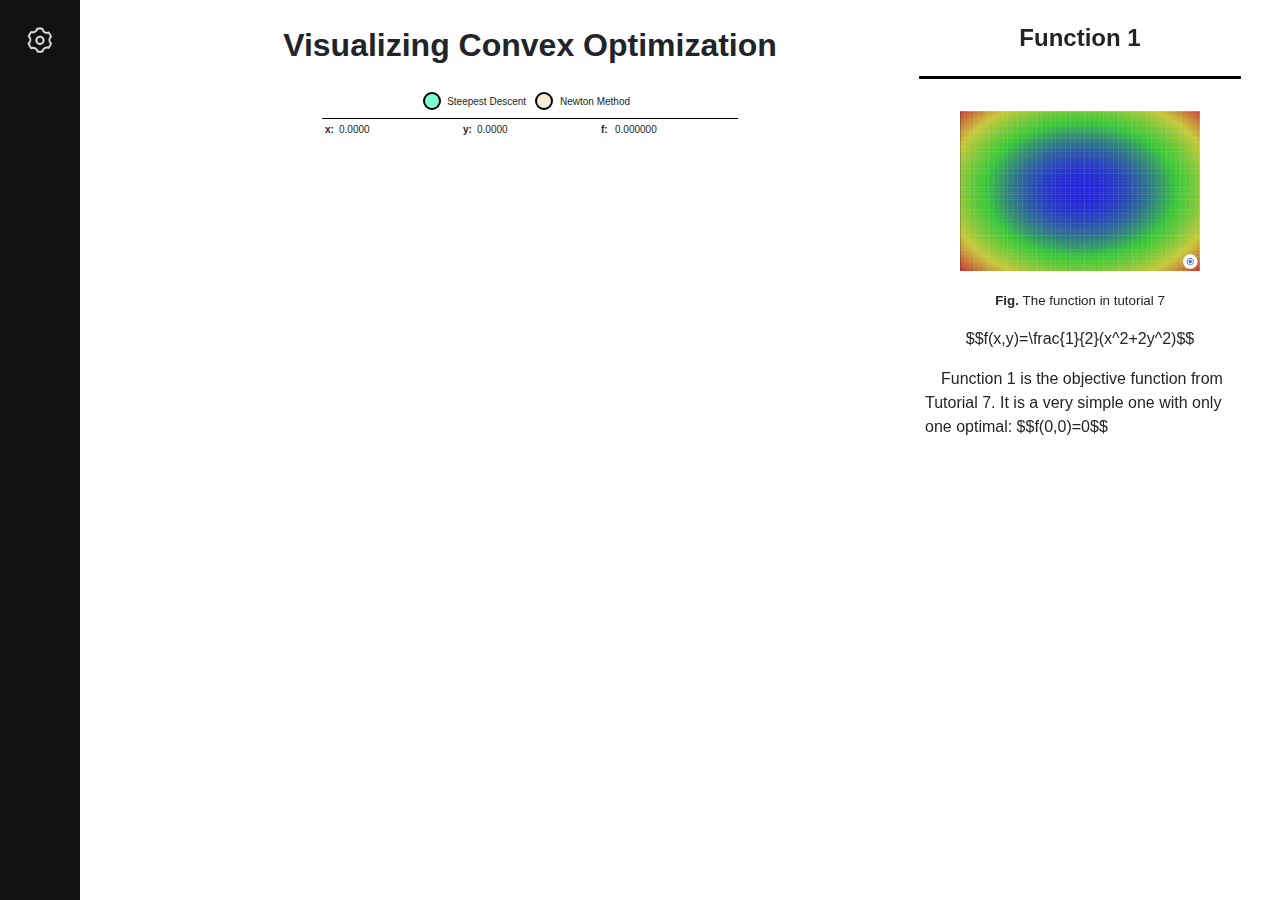
==== index.html @ 445d9452 "demo released" ====
<!DOCTYPE html>
<html style="height: 100%">

<head>
    <meta charset="utf-8">
    <title>CS6491 Project</title>

    <!-- Template CSS -->
    <link rel="stylesheet" href="assets/css/style_basic.css" type="text/css" media="all">
</head>


<body>

    <!-- Side toolbox begins -->
    <div id="sideToolbox" class="sidetoolbox">
        <div id="toolboxBg" class="bg-rect"></div>
        <ul id="stb-list" class="stb-ul">
            <li>
                <a href="javascript:void(0)" onclick="toobox_func()" class="sidetoolbtn" title="Press ` to open tool bar">
                    <img src="assets/images/settings.png" height="40px" width="40px"></img>
                </a>
            </li>
            <li class="stb-li">
                <a href="#" class="toolbtn">Cursor</a>
                <ul class="stb-sub-ul">
                    <li id="cursor-move" class="stb-sub-li"><a href="#" onclick="set_cursor_type(this)">Move</a></li>
                    <li id="cursor-click" class="stb-sub-li"><a href="#" onclick="set_cursor_type(this)">Click</a></li>
                </ul>
            </li>
            <li class="stb-li">
                <a href="#" class="toolbtn">Function</a>
                <ul class="stb-sub-ul">
                    <li id="function1" class="stb-sub-li"><a href="#" onclick="set_obj_func(1)">Function 1</a></li>
                    <li id="function2" class="stb-sub-li"><a href="#" onclick="set_obj_func(2)">Function 2</a></li>
                    <li id="function3" class="stb-sub-li"><a href="#" onclick="set_obj_func(3)">Function 3</a></li>
                </ul>
            </li>
            <li class="stb-li">
                <a href="#" class="toolbtn">Algorithm</a>
                <ul class="stb-sub-ul">
                    <li class="stb-sub-li"><a href="https://en.wikipedia.org/wiki/Gradient_descent">Steepest Descent</a></li>
                    <li class="stb-sub-li"><a href="https://en.wikipedia.org/wiki/Newton%27s_method">Newton Method</a></li>
                </ul>
            </li>
            <li class="stb-li">
                <a href="#" class="toolbtn">About</a>
                <ul class="stb-sub-ul">
                    <li class="stb-sub-li"><a href="report.pdf">Report</a></li>
                </ul>
            </li>
        </ul>
    </div>
    <!-- Side toolbox ends -->
     
    <!-- Main content starts -->
    <div id="main">

        <!-- Visualization content starts -->
        <div class="canvas" onselectstart="return false;">
            <h1>Visualizing Convex Optimization</h1>
            <div id="canvas-header">
                <div style="position: relative; display: inline-block;">
                    <svg id="toggle0" class="opt-btn">
                        <circle cx="10" cy="10" r="8" stroke-width="2" stroke="black" fill="Aquamarine" onclick="show_hide_traj(0)"></circle>
                    </svg>
                    <span class="opt-lbl">&nbsp;&nbsp;Steepest Descent&nbsp;&nbsp;&nbsp;</span>
                    <svg id="toggle1" class="opt-btn">
                        <circle cx="10" cy="10" r="8" stroke-width="2" stroke="black" fill="AntiqueWhite" onclick="show_hide_traj(1)"></circle>
                    </svg>
                    <span class="opt-lbl">&nbsp;&nbsp;Newton Method&nbsp;&nbsp;&nbsp;</span>
                </div>
            </div>
            <div id="canvas-body"></div>
            <div id="canvas-coordinate">
                <table class="coord-table">
                    <tr>
                        <th>x:</th> <td id="curx">0.0000</td>
                        <th>y:</th> <td id="cury">0.0000</td>
                        <th>f:</th> <td id="curf">0.000000</td>
                    </tr>
                </table>
            </div>
            <div id="canvas-footer"></div>
        </div>
        <!-- Visualization content ends -->

    </div>
    <!-- Main content ends -->

    <div class="description">
        <h2 id="description-title">Function 1</h2>
        <hr style="FILTER:alpha(opacity=100,finishopacity=0,style=3)" width="80%"color=black SIZE=3></hr>
        <br/>
        <img id="description-image" src="assets/images/tutorial7_func.png" width="240"></img>
        <p style="font-size: smaller;"><b>Fig.</b><span id="desciption-image-cap">&nbsp;The function in tutorial 7</span></p>
        <p id="description-func">$$f(x,y)=\frac{1}{2}(x^2+2y^2)$$</p>
        <p style="text-align: left; padding: 0px 45px;"><span>&emsp;</span><span id="description-text">Function 1 is the objective function from Tutorial 7. It is a very simple one with only one optimal: $$f(0,0)=0$$</span></p>
    </div>
    
    <!-- <script src="https://d3js.org/d3.v5.min.js"></script> -->
    <!-- use local d3.js script file -->
    <script src="d3/d3.min.js"></script> 

    <script type="text/javascript" src="http://cdn.mathjax.org/mathjax/latest/MathJax.js?config=TeX-AMS-MML_HTMLorMML"></script>
    <script type="text/x-mathjax-config">
        MathJax.Hub.Config({
            tex2jax: {inlineMath: [['$','$'], ['\(','\)']]},
            "HTML-CSS": { linebreaks: { automatic: true } },
            SVG: { linebreaks: { automatic: true } }
        });
    </script>

    <script src="assets/js/optimize.js"></script>
    <script src="assets/js/heatmap.js"></script>

    <script type="text/javascript">
        const bg = d3.select("#toolboxBg");
        const main = d3.select("#main");
        const tool = d3.selectAll(".stb-li");
        const tb_btn = d3.select(".sidetoolbtn");

        var isNavOpen = false;

        function toobox_func() {
            if(isNavOpen){
                close_toolbox();
                isNavOpen = false;
            }else{
                open_toolbox();
                isNavOpen = true;
            }
        }

        function open_toolbox() {
            bg.style("width", "200px");
            main.style("margin-left", "120px");
            tb_btn.select("img").attr("src", "assets/images/close.png").attr("title", "Press ` to close tool bar");
            setTimeout(function(){ tool.style("visibility", "visible"); }, 360);
            isNavOpen = true;
        }
        
        function close_toolbox() {
            tool.style("visibility", "hidden");
            bg.style("width", "80px");
            main.style("margin-left", "0px");
            tb_btn.select("img").attr("src", "assets/images/settings.png").attr("title", "Press ` to open tool bar");
            
            isNavOpen = false;
        }
    </script>

    <script type="text/javascript">
        function hotkey(){
            var kc = window.event.keyCode;
            if(kc == 192){ // press the key "`"
                toobox_func();
            }
        }
        document.onkeydown = hotkey;
    </script>

</body>

</html>
---- assets/css/style_basic.css ----
body {
    margin: 0;
    font-family: -apple-system, BlinkMacSystemFont, "Segoe UI", Roboto, "Helvetica Neue", Arial, "Noto Sans", sans-serif, "Apple Color Emoji", "Segoe UI Emoji", "Segoe UI Symbol", "Noto Color Emoji";
    font-size: 1rem;
    font-weight: 400;
    line-height: 1.5;
    color: #212529;
    background-color: #fff; 
    transition: background-color .5s;
    margin-left: 80px;
    margin-right: 300px;
}

.canvas {
    text-align: center;
}

.opt-btn {
    float: left;
    width: 20px;
    height: 20px;
}

.opt-lbl {
    font-style: inherit;
    font-size: 10px;
    text-align: center;
    float: left;
    width: inherit;
    padding-top: 3px;
}

.stb-ul {
    margin: 0;
    padding: 0;
    list-style: none;
}

.stb-sub-ul {
    margin: 0;
    padding: 0;
    list-style: none;
}

.stb-ul .stb-li {
    position: relative;
    width: 200px;
    visibility: hidden;
}

.stb-li .stb-sub-ul {
    position: absolute;
    left: 200px; /* Set 1px less than menu width */
    top: 0;
    display: none;
}

.stb-sub-ul .stb-sub-li {
    position: relative;
    width: 200px;
    height: 52.8px;
}

.stb-li .stb-sub-ul .stb-sub-li a { 
    padding: 10px 8px 8px 16px;
    text-decoration: none;
    font-size: 20px;
    float: left;
    color: #d1d1d1;
    display: block;
} 

.stb-li .stb-sub-ul .stb-sub-li a:hover {
    color: #f1f1f1;
}

.stb-li:hover .stb-sub-ul, .stb-li.over .stb-sub-ul, .stb-li:hover, .stb-li:hover .toolbtn { 
    display: block; 
    color: #f1f1f1;
    background-color: #3b95ac;
} 

.sidetoolbox {
    height: 100%;
    width: 80px;
    position: fixed;
    /*z-index、top、left共同控制侧栏的悬浮（上方1，下方-1）*/
    z-index: 1;
    top: 0;
    left: 0;
    background-color: none;
    /* overflow-x: hidden; */
}

.sidetoolbox .bg-rect {
    height: 100%;
    width: 80px;
    position: fixed;
    z-index: -1;
    background-color: #111;
    transition: 0.4s;
}
 
.sidetoolbox .toolbtn {
    padding: 8px 8px 8px 20px;
    text-decoration: none;
    font-size: 25px;
    color: #818181;
    display: block;
}
 
/*侧栏标签和关闭按钮光标的效果*/
.sidetoolbox .toolbtn:hover, .offcanvas .toolbtn:focus{
    color: #f1f1f1;
}
 
/*侧栏和关闭按钮的位置选择器*/
.sidetoolbox .sidetoolbtn {
    padding: 20px 8px 8px 20px;
    width: 40px;
    display: block;
    transition: 0.3s; /*标签延迟0.3s显示*/
}

#main {
    transition: margin-left .4s;
}

.coord-table {
    border-top: 0.25px solid black;
    text-align: left;   
    margin: auto;
}

.coord-table th {
    width: 10px;
    font-size: 10px;
}

.coord-table td {
    width: 120px;
    font-size: 10px;
}

.description {
    height: 100%;
    width: 400px;
    position: fixed;
    /*z-index、top、left共同控制侧栏的悬浮（上方1，下方-1）*/
    z-index: 1;
    top: 0;
    right: 0;
    border: black;
    border-width: 10px;
    background-color: none;
    text-align: center;
}
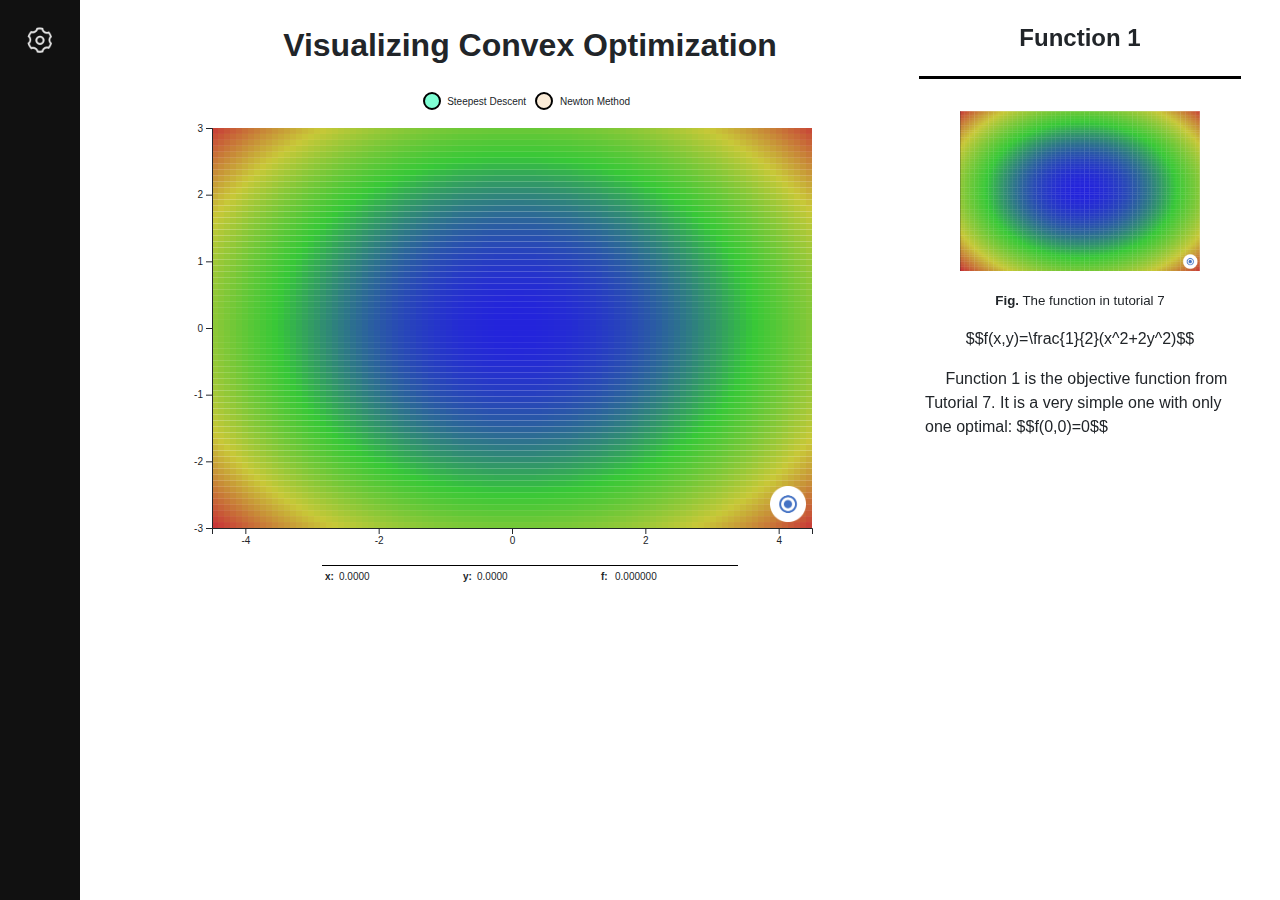
==== commit 977b5a18: "upload d3.min.js" ====
--- a/index.html
+++ b/index.html
@@ -100,7 +100,7 @@
     
     <!-- <script src="https://d3js.org/d3.v5.min.js"></script> -->
     <!-- use local d3.js script file -->
-    <script src="d3/d3.min.js"></script> 
+    <script src="assets/js//d3.min.js"></script> 
 
     <script type="text/javascript" src="http://cdn.mathjax.org/mathjax/latest/MathJax.js?config=TeX-AMS-MML_HTMLorMML"></script>
     <script type="text/x-mathjax-config">
